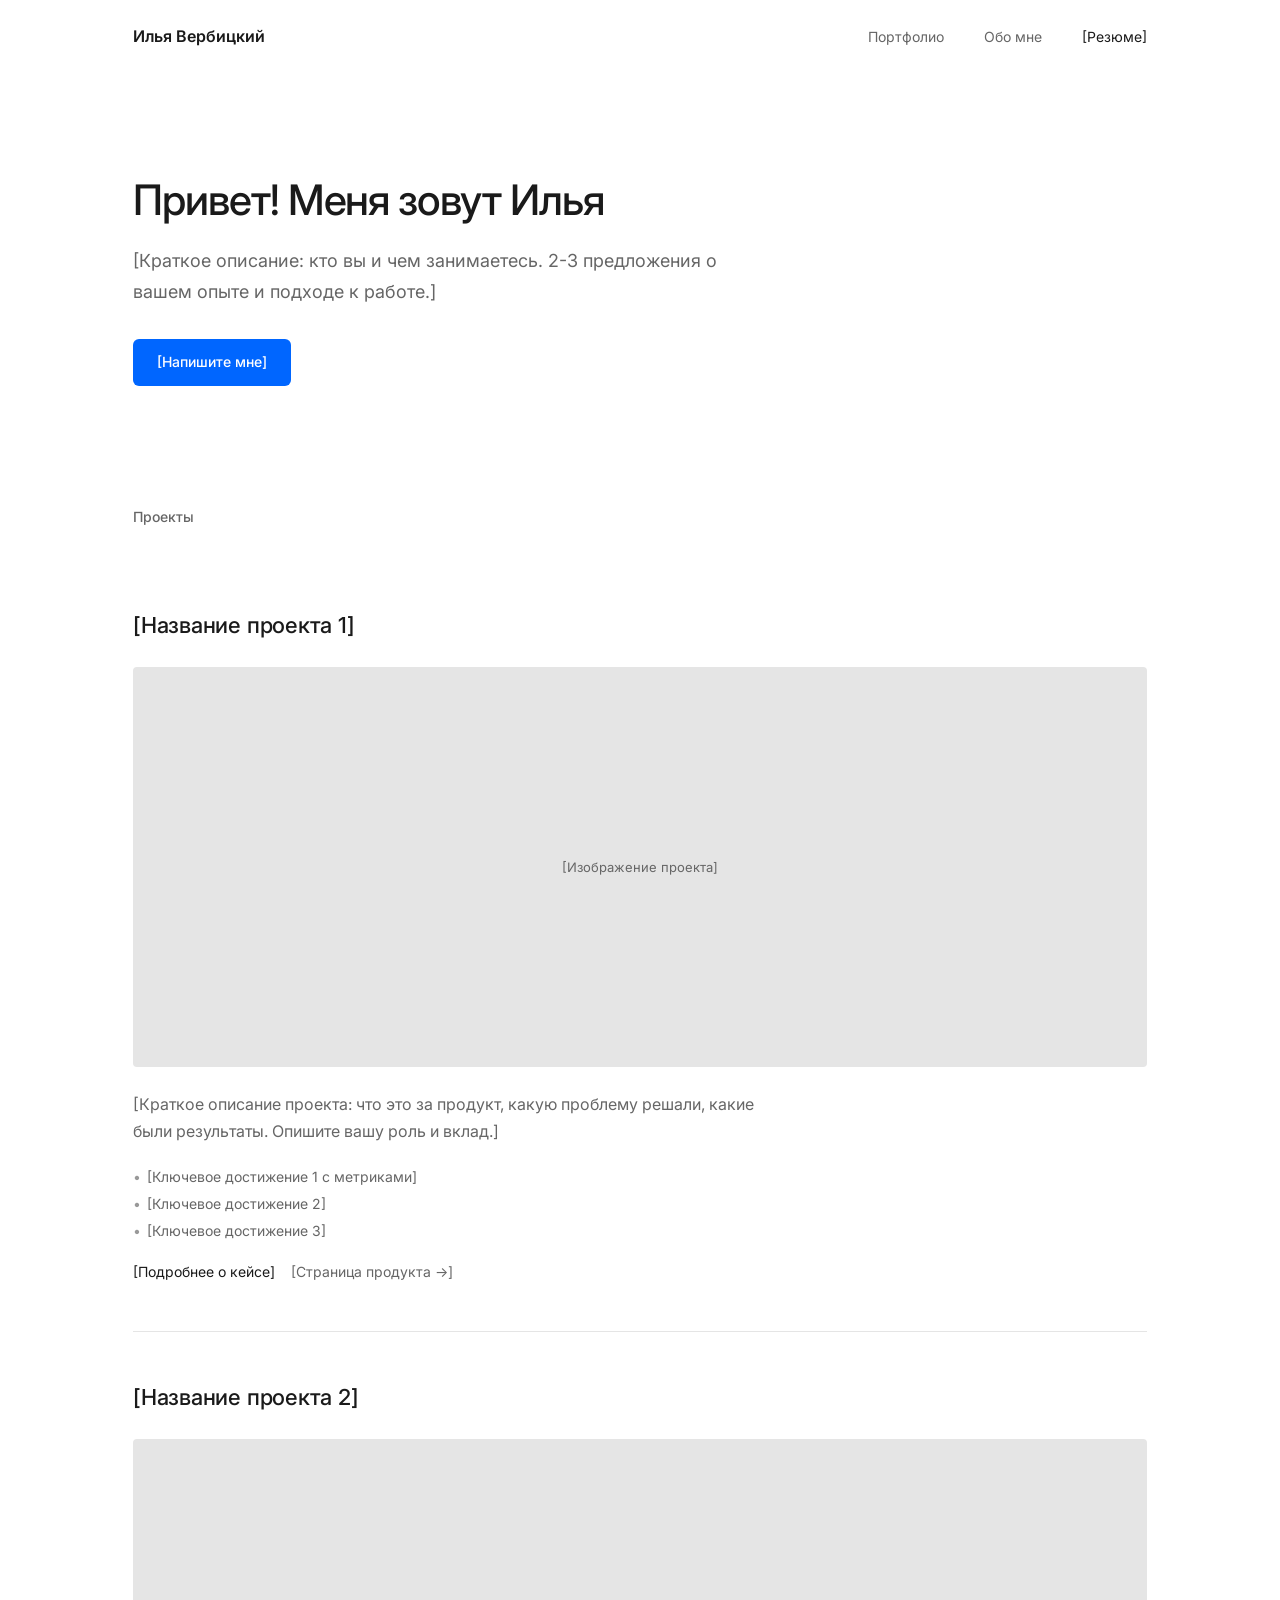
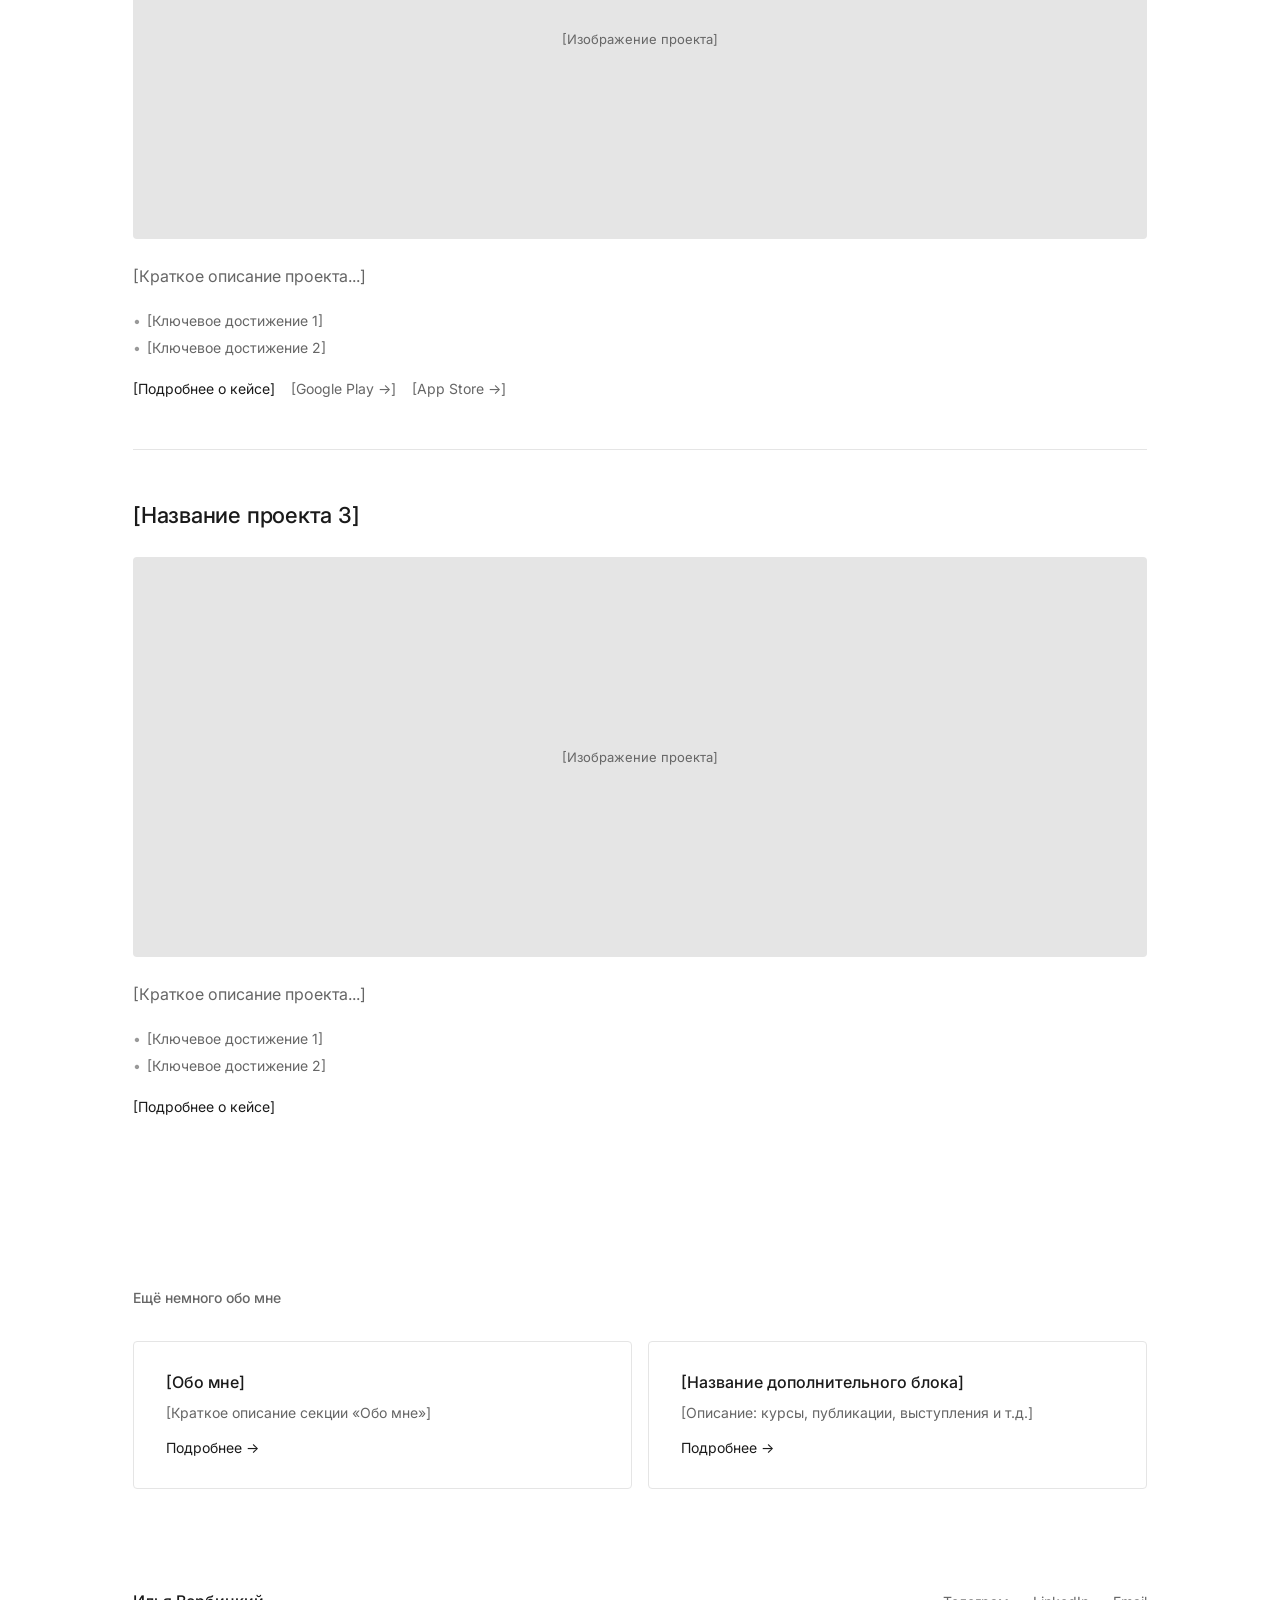
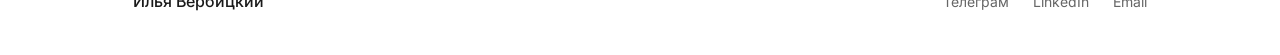
==== index.html @ 807584ad "Layout update: vertical project cards and matching reference styles" ====
<!DOCTYPE html>
<html lang="ru">
<head>
    <meta charset="UTF-8">
    <meta name="viewport" content="width=device-width, initial-scale=1.0">
    <title>Илья Вербицкий</title>
    <link rel="stylesheet" href="styles.css">
</head>
<body>
    <header class="header">
        <div class="container header__inner">
            <a href="/" class="logo">Илья Вербицкий</a>
            <nav class="nav">
                <a href="#projects" class="nav__link">Портфолио</a>
                <a href="#about" class="nav__link">Обо мне</a>
                <a href="#" class="nav__link nav__link--resume">[Резюме]</a>
            </nav>
        </div>
    </header>

    <main>
        <section class="hero">
            <div class="container">
                <h1 class="hero__title">Привет! Меня зовут Илья</h1>
                <p class="hero__subtitle">[Краткое описание: кто вы и чем занимаетесь. 2-3 предложения о вашем опыте и подходе к работе.]</p>
                <a href="[Ссылка на Telegram]" class="btn">[Напишите мне]</a>
            </div>
        </section>

        <section id="projects" class="projects">
            <div class="container">
                <h2 class="section-title">Проекты</h2>
                
                <article class="project">
                    <h3 class="project__title">[Название проекта 1]</h3>
                    <div class="project__image">[Изображение проекта]</div>
                    <div class="project__content">
                        <p class="project__description">[Краткое описание проекта: что это за продукт, какую проблему решали, какие были результаты. Опишите вашу роль и вклад.]</p>
                        <ul class="project__highlights">
                            <li>[Ключевое достижение 1 с метриками]</li>
                            <li>[Ключевое достижение 2]</li>
                            <li>[Ключевое достижение 3]</li>
                        </ul>
                        <div class="project__links">
                            <a href="#" class="project__link">[Подробнее о кейсе]</a>
                            <a href="#" class="project__link project__link--muted">[Страница продукта →]</a>
                        </div>
                    </div>
                </article>

                <article class="project">
                    <h3 class="project__title">[Название проекта 2]</h3>
                    <div class="project__image">[Изображение проекта]</div>
                    <div class="project__content">
                        <p class="project__description">[Краткое описание проекта...]</p>
                        <ul class="project__highlights">
                            <li>[Ключевое достижение 1]</li>
                            <li>[Ключевое достижение 2]</li>
                        </ul>
                        <div class="project__links">
                            <a href="#" class="project__link">[Подробнее о кейсе]</a>
                            <a href="#" class="project__link project__link--muted">[Google Play →]</a>
                            <a href="#" class="project__link project__link--muted">[App Store →]</a>
                        </div>
                    </div>
                </article>

                <article class="project">
                    <h3 class="project__title">[Название проекта 3]</h3>
                    <div class="project__image">[Изображение проекта]</div>
                    <div class="project__content">
                        <p class="project__description">[Краткое описание проекта...]</p>
                        <ul class="project__highlights">
                            <li>[Ключевое достижение 1]</li>
                            <li>[Ключевое достижение 2]</li>
                        </ul>
                        <div class="project__links">
                            <a href="#" class="project__link">[Подробнее о кейсе]</a>
                        </div>
                    </div>
                </article>
            </div>
        </section>

        <section id="about" class="about">
            <div class="container">
                <h2 class="section-title">Ещё немного обо мне</h2>
                <div class="about__cards">
                    <a href="#" class="about__card">
                        <h3>[Обо мне]</h3>
                        <p>[Краткое описание секции «Обо мне»]</p>
                        <span class="about__card-link">Подробнее →</span>
                    </a>
                    <a href="#" class="about__card">
                        <h3>[Название дополнительного блока]</h3>
                        <p>[Описание: курсы, публикации, выступления и т.д.]</p>
                        <span class="about__card-link">Подробнее →</span>
                    </a>
                </div>
            </div>
        </section>
    </main>

    <footer class="footer">
        <div class="container footer__inner">
            <p class="footer__name">Илья Вербицкий</p>
            <div class="footer__links">
                <a href="[Ссылка на Telegram]">Телеграм</a>
                <a href="[Ссылка на LinkedIn]">LinkedIn</a>
                <a href="mailto:[email@example.com]">Email</a>
            </div>
        </div>
    </footer>
</body>
</html>
---- styles.css ----
@import url('https://fonts.googleapis.com/css2?family=Inter:wght@400;500;600&display=swap');

* {
    margin: 0;
    padding: 0;
    box-sizing: border-box;
}

:root {
    --color-text: #1a1a1a;
    --color-text-secondary: #666;
    --color-text-tertiary: #999;
    --color-bg: #fff;
    --color-border: #e5e5e5;
    --color-accent: #0066ff;
    --font-sans: 'Inter', -apple-system, BlinkMacSystemFont, 'Segoe UI', sans-serif;
    --container-width: 1078px;
}

html {
    scroll-behavior: smooth;
}

body {
    font-family: var(--font-sans);
    font-size: 16px;
    line-height: 1.6;
    color: var(--color-text);
    background: var(--color-bg);
    -webkit-font-smoothing: antialiased;
    -moz-osx-font-smoothing: grayscale;
}

a {
    color: inherit;
    text-decoration: none;
}

.container {
    max-width: var(--container-width);
    margin: 0 auto;
    padding: 0 32px;
}

.container--narrow {
    max-width: 640px;
}

/* Header */
.header {
    padding: 24px 0;
}

.header__inner {
    display: flex;
    justify-content: space-between;
    align-items: center;
}

.logo {
    font-weight: 600;
    font-size: 16px;
    color: var(--color-text);
}

.nav {
    display: flex;
    gap: 40px;
}

.nav__link {
    font-size: 14px;
    color: var(--color-text-secondary);
    transition: color 0.2s;
}

.nav__link:hover {
    color: var(--color-text);
}

.nav__link--resume {
    color: var(--color-text);
}

/* Hero */
.hero {
    padding: 100px 0 60px;
}

.hero__title {
    font-size: 42px;
    font-weight: 500;
    line-height: 1.25;
    margin-bottom: 20px;
    letter-spacing: -0.025em;
}

.hero__subtitle {
    font-size: 18px;
    color: var(--color-text-secondary);
    max-width: 640px;
    margin-bottom: 32px;
    line-height: 1.7;
    font-weight: 400;
}

.btn {
    display: inline-block;
    padding: 12px 24px;
    background: var(--color-accent);
    color: #fff;
    font-size: 14px;
    font-weight: 500;
    border-radius: 6px;
    transition: opacity 0.2s;
}

.btn:hover {
    opacity: 0.85;
}

/* Projects */
.projects {
    padding: 60px 0;
}

.section-title {
    font-size: 14px;
    font-weight: 500;
    color: var(--color-text-secondary);
    margin-bottom: 32px;
}

.project {
    padding: 48px 0;
    border-bottom: 1px solid var(--color-border);
}

.project:last-child {
    border-bottom: none;
}

.project__title {
    font-size: 22px;
    font-weight: 500;
    margin-bottom: 24px;
    letter-spacing: -0.01em;
}

.project__image {
    background: var(--color-border);
    border-radius: 4px;
    min-height: 400px;
    display: flex;
    align-items: center;
    justify-content: center;
    color: var(--color-text-secondary);
    font-size: 13px;
    margin-bottom: 24px;
}

.project__content {
    max-width: 640px;
}

.project__description {
    color: var(--color-text-secondary);
    margin-bottom: 20px;
    line-height: 1.7;
}

.project__highlights {
    list-style: none;
    margin-bottom: 20px;
}

.project__highlights li {
    position: relative;
    padding-left: 14px;
    margin-bottom: 6px;
    font-size: 14px;
    color: var(--color-text-secondary);
    line-height: 1.5;
}

.project__highlights li::before {
    content: '•';
    position: absolute;
    left: 0;
    color: var(--color-text-tertiary);
}

.project__links {
    display: flex;
    flex-wrap: wrap;
    gap: 16px;
    font-size: 14px;
}

.project__link {
    color: var(--color-text);
}

.project__link--muted {
    color: var(--color-text-secondary);
}

.project__link:hover {
    opacity: 0.6;
}

/* About */
.about {
    padding: 60px 0;
}

.about__cards {
    display: grid;
    grid-template-columns: 1fr 1fr;
    gap: 16px;
}

.about__card {
    padding: 28px 32px;
    border: 1px solid var(--color-border);
    border-radius: 4px;
    transition: border-color 0.2s;
}

.about__card:hover {
    border-color: var(--color-text-secondary);
}

.about__card h3 {
    font-size: 16px;
    font-weight: 500;
    margin-bottom: 6px;
}

.about__card p {
    font-size: 14px;
    color: var(--color-text-secondary);
    margin-bottom: 12px;
    line-height: 1.5;
}

.about__card-link {
    font-size: 14px;
    color: var(--color-text);
}

.about__card-link:hover {
    opacity: 0.6;
}

/* Footer */
.footer {
    padding: 40px 0;
}

.footer__inner {
    display: flex;
    justify-content: space-between;
    align-items: center;
}

.footer__name {
    font-weight: 500;
    font-size: 16px;
}

.footer__links {
    display: flex;
    gap: 24px;
}

.footer__links a {
    font-size: 14px;
    color: var(--color-text-secondary);
    transition: color 0.2s;
}

.footer__links a:hover {
    color: var(--color-text);
}

/* Mobile */
@media (max-width: 768px) {
    .container {
        padding: 0 20px;
    }

    .nav {
        gap: 20px;
    }

    .nav__link {
        font-size: 13px;
    }

    .hero {
        padding: 60px 0 40px;
    }

    .hero__title {
        font-size: 28px;
    }

    .hero__subtitle {
        font-size: 16px;
    }

    .project {
        padding: 32px 0;
    }

    .project__image {
        min-height: 240px;
    }

    .project__title {
        font-size: 20px;
    }

    .about__cards {
        grid-template-columns: 1fr;
    }

    .about__card {
        padding: 24px;
    }

    .footer__inner {
        flex-direction: column;
        gap: 24px;
        text-align: center;
    }

    .footer__links {
        gap: 20px;
    }
}
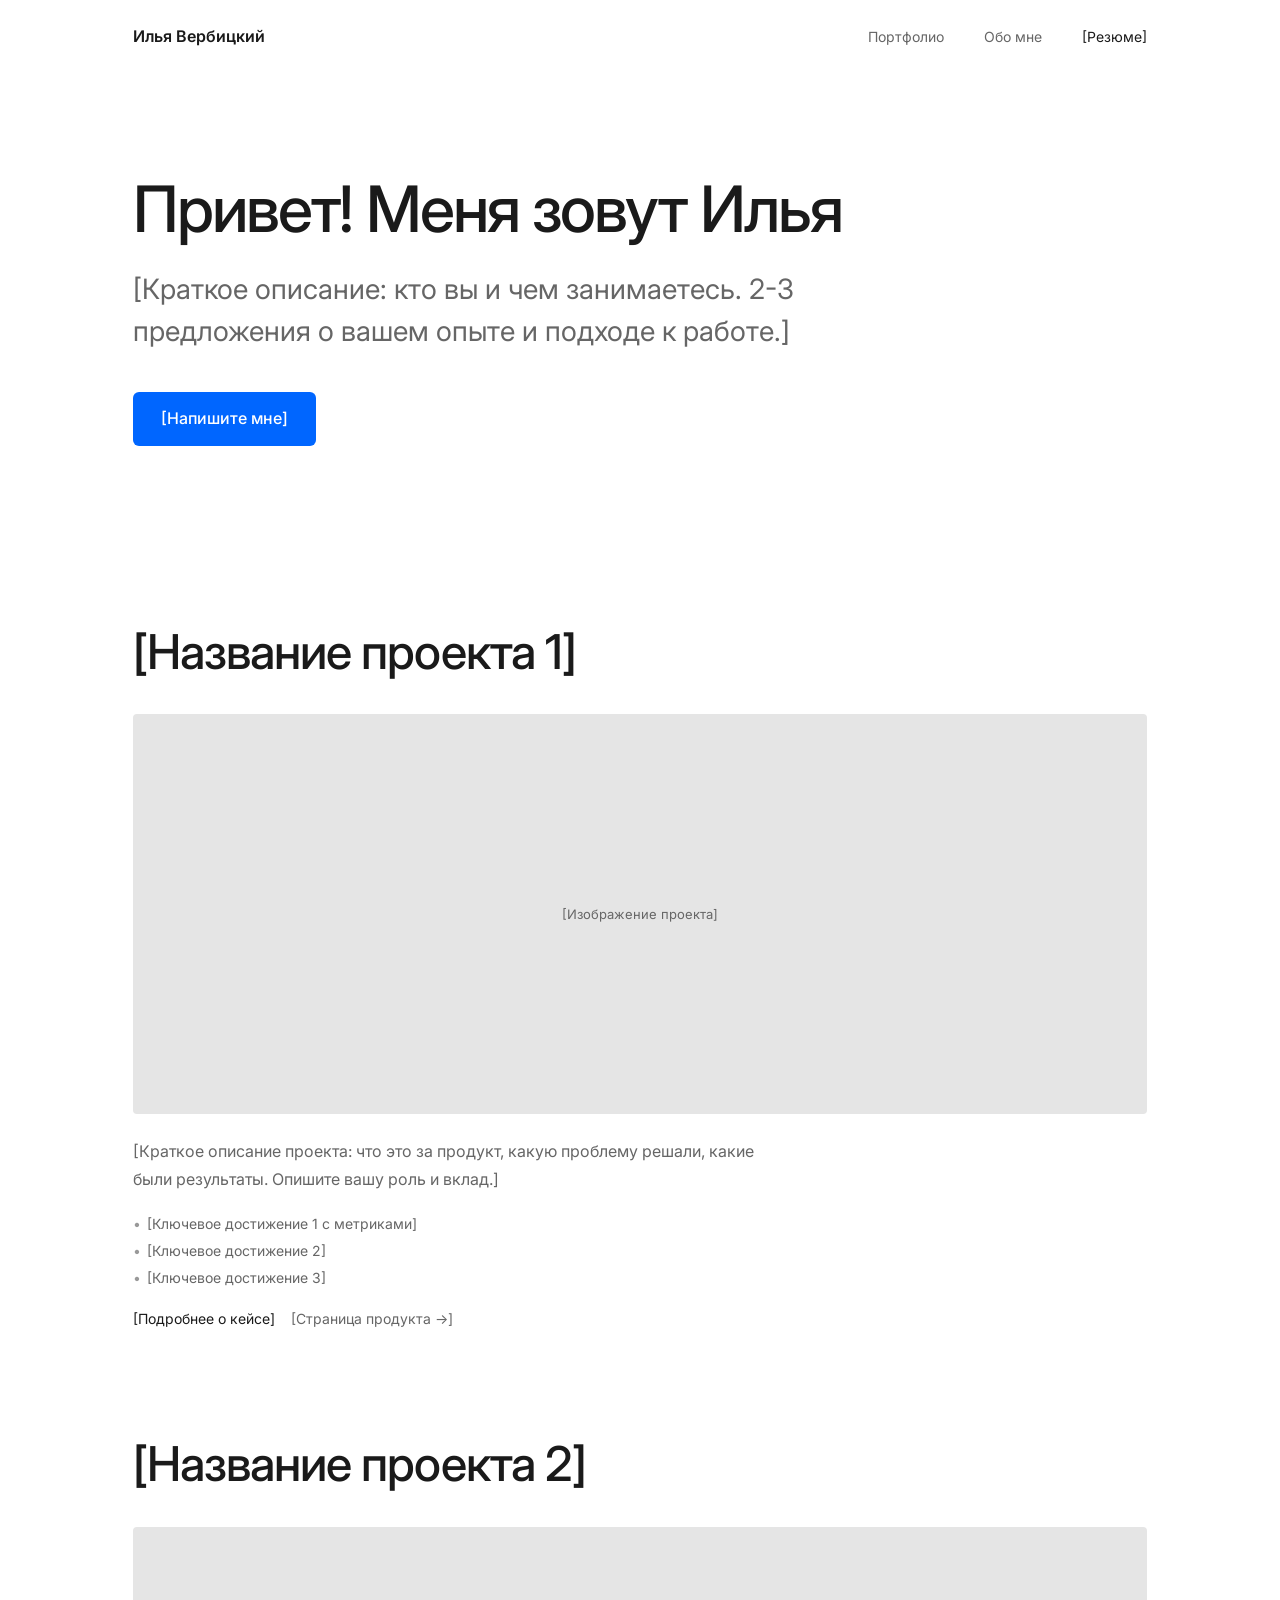
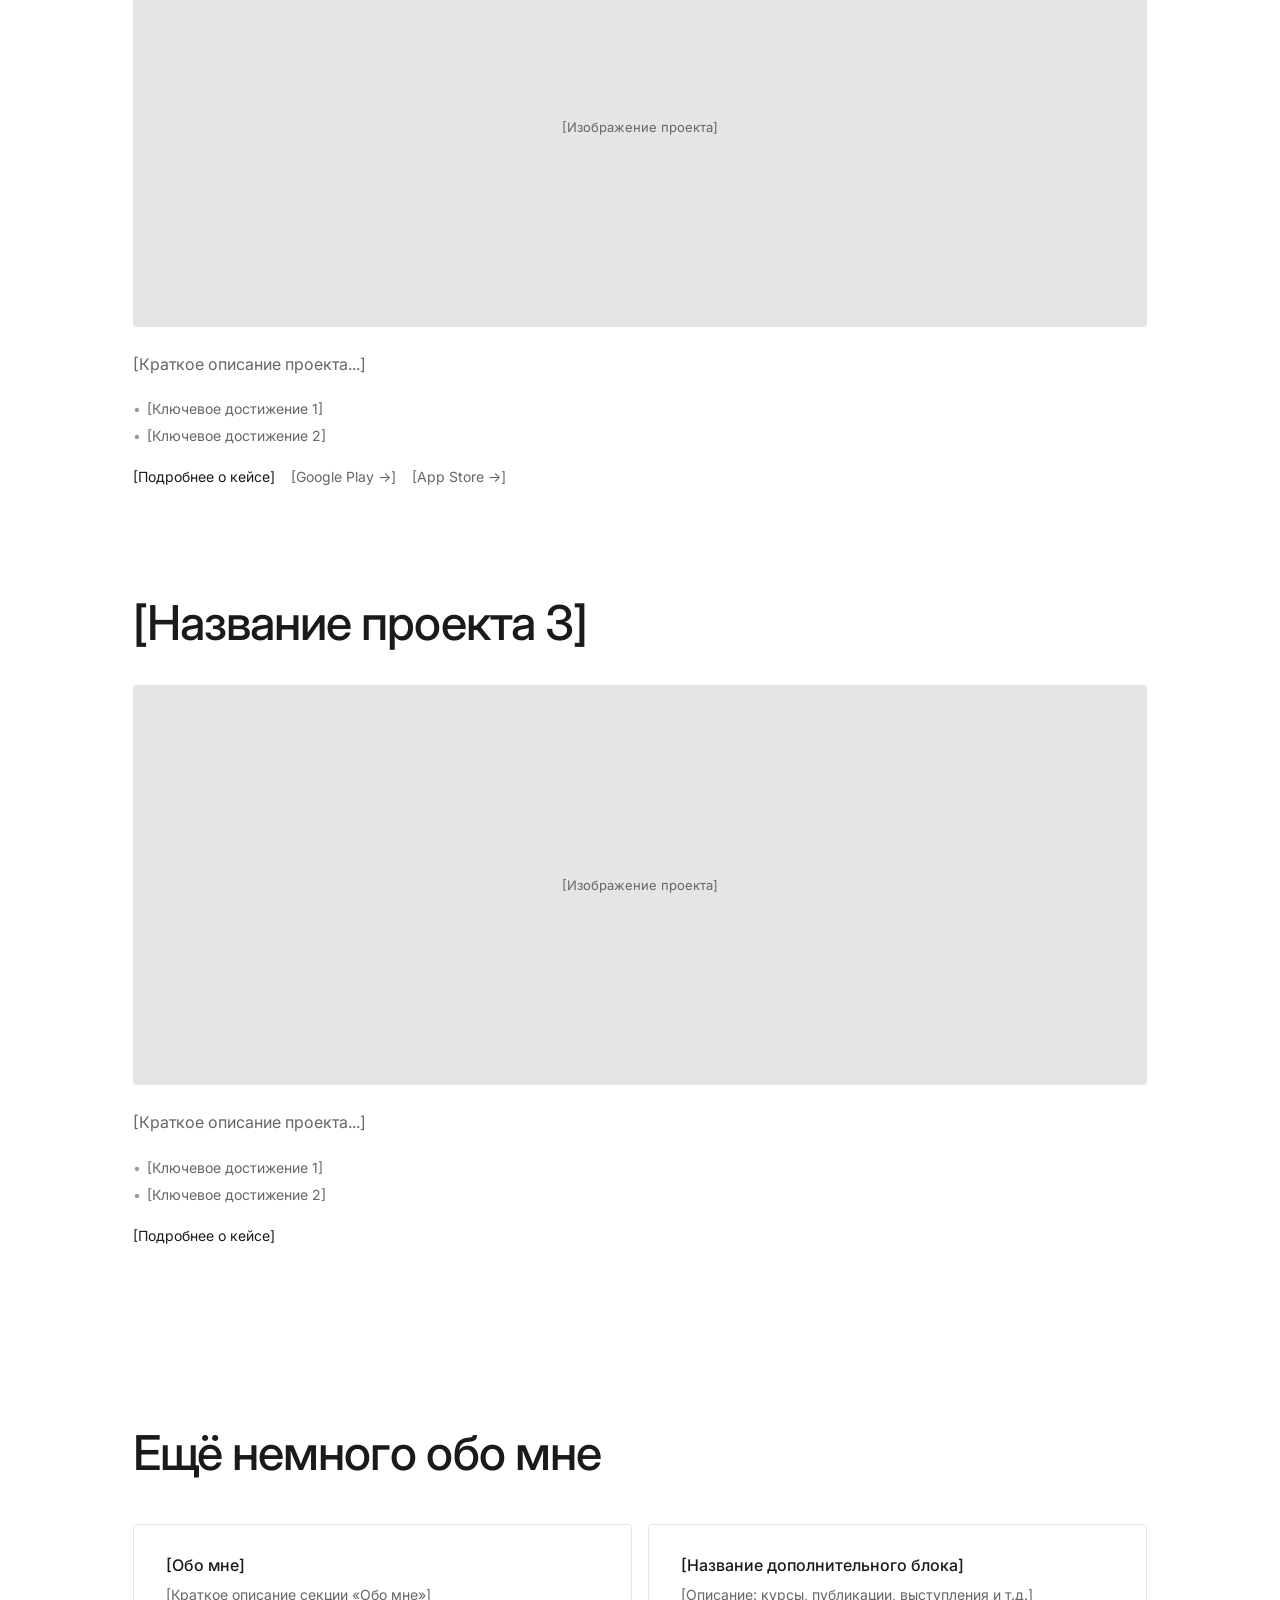
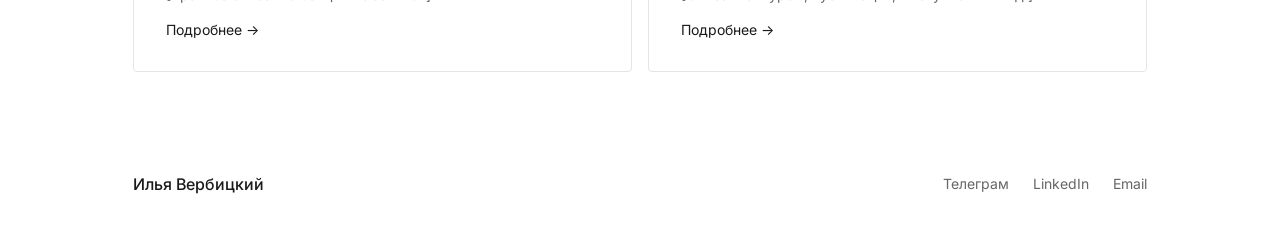
==== commit 4600890e: "Add project detail pages with navigation and Telegram link" ====
--- a/index.html
+++ b/index.html
@@ -29,8 +29,6 @@
 
         <section id="projects" class="projects">
             <div class="container">
-                <h2 class="section-title">Проекты</h2>
-                
                 <article class="project">
                     <h3 class="project__title">[Название проекта 1]</h3>
                     <div class="project__image">[Изображение проекта]</div>
@@ -42,7 +40,7 @@
                             <li>[Ключевое достижение 3]</li>
                         </ul>
                         <div class="project__links">
-                            <a href="#" class="project__link">[Подробнее о кейсе]</a>
+                            <a href="project-1.html" class="project__link">[Подробнее о кейсе]</a>
                             <a href="#" class="project__link project__link--muted">[Страница продукта →]</a>
                         </div>
                     </div>
@@ -58,7 +56,7 @@
                             <li>[Ключевое достижение 2]</li>
                         </ul>
                         <div class="project__links">
-                            <a href="#" class="project__link">[Подробнее о кейсе]</a>
+                            <a href="project-2.html" class="project__link">[Подробнее о кейсе]</a>
                             <a href="#" class="project__link project__link--muted">[Google Play →]</a>
                             <a href="#" class="project__link project__link--muted">[App Store →]</a>
                         </div>
@@ -75,7 +73,7 @@
                             <li>[Ключевое достижение 2]</li>
                         </ul>
                         <div class="project__links">
-                            <a href="#" class="project__link">[Подробнее о кейсе]</a>
+                            <a href="project-3.html" class="project__link">[Подробнее о кейсе]</a>
                         </div>
                     </div>
                 </article>
@@ -84,7 +82,7 @@
 
         <section id="about" class="about">
             <div class="container">
-                <h2 class="section-title">Ещё немного обо мне</h2>
+                <h2 class="section-title about__title">Ещё немного обо мне</h2>
                 <div class="about__cards">
                     <a href="#" class="about__card">
                         <h3>[Обо мне]</h3>
@@ -105,7 +103,7 @@
         <div class="container footer__inner">
             <p class="footer__name">Илья Вербицкий</p>
             <div class="footer__links">
-                <a href="[Ссылка на Telegram]">Телеграм</a>
+                <a href="https://t.me/gold_yaroboy">Телеграм</a>
                 <a href="[Ссылка на LinkedIn]">LinkedIn</a>
                 <a href="mailto:[email@example.com]">Email</a>
             </div>
--- a/styles.css
+++ b/styles.css
@@ -88,28 +88,28 @@
 }
 
 .hero__title {
-    font-size: 42px;
-    font-weight: 500;
-    line-height: 1.25;
-    margin-bottom: 20px;
-    letter-spacing: -0.025em;
+    font-size: 64px;
+    font-weight: 500;
+    line-height: 1.1;
+    margin-bottom: 24px;
+    letter-spacing: -0.03em;
 }
 
 .hero__subtitle {
-    font-size: 18px;
-    color: var(--color-text-secondary);
-    max-width: 640px;
-    margin-bottom: 32px;
-    line-height: 1.7;
+    font-size: 28px;
+    color: var(--color-text-secondary);
+    max-width: 800px;
+    margin-bottom: 40px;
+    line-height: 1.5;
     font-weight: 400;
 }
 
 .btn {
     display: inline-block;
-    padding: 12px 24px;
+    padding: 14px 28px;
     background: var(--color-accent);
     color: #fff;
-    font-size: 14px;
+    font-size: 16px;
     font-weight: 500;
     border-radius: 6px;
     transition: opacity 0.2s;
@@ -124,27 +124,15 @@
     padding: 60px 0;
 }
 
-.section-title {
-    font-size: 14px;
-    font-weight: 500;
-    color: var(--color-text-secondary);
-    margin-bottom: 32px;
-}
-
 .project {
     padding: 48px 0;
-    border-bottom: 1px solid var(--color-border);
-}
-
-.project:last-child {
-    border-bottom: none;
 }
 
 .project__title {
-    font-size: 22px;
+    font-size: 48px;
     font-weight: 500;
     margin-bottom: 24px;
-    letter-spacing: -0.01em;
+    letter-spacing: -0.02em;
 }
 
 .project__image {
@@ -214,6 +202,14 @@
     padding: 60px 0;
 }
 
+.about__title {
+    font-size: 48px;
+    font-weight: 500;
+    margin-bottom: 32px;
+    letter-spacing: -0.02em;
+    color: var(--color-text);
+}
+
 .about__cards {
     display: grid;
     grid-template-columns: 1fr 1fr;
@@ -284,6 +280,165 @@
     color: var(--color-text);
 }
 
+/* Project Detail */
+.project-hero {
+    padding: 48px 0 60px;
+}
+
+.project-hero__nav {
+    display: flex;
+    justify-content: space-between;
+    align-items: center;
+    margin-bottom: 32px;
+}
+
+.project-hero__back,
+.project-hero__next {
+    font-size: 14px;
+    color: var(--color-text-secondary);
+    transition: color 0.2s;
+}
+
+.project-hero__back:hover,
+.project-hero__next:hover {
+    color: var(--color-text);
+}
+
+.project-hero__title {
+    font-size: 56px;
+    font-weight: 500;
+    line-height: 1.1;
+    margin-bottom: 20px;
+    letter-spacing: -0.02em;
+}
+
+.project-hero__subtitle {
+    font-size: 22px;
+    color: var(--color-text-secondary);
+    max-width: 640px;
+    margin-bottom: 40px;
+    line-height: 1.5;
+}
+
+.project-hero__meta {
+    display: flex;
+    gap: 48px;
+    flex-wrap: wrap;
+}
+
+.project-hero__meta-item {
+    display: flex;
+    flex-direction: column;
+    gap: 4px;
+}
+
+.project-hero__meta-label {
+    font-size: 12px;
+    text-transform: uppercase;
+    letter-spacing: 0.05em;
+    color: var(--color-text-tertiary);
+}
+
+.project-hero__meta-value {
+    font-size: 14px;
+    color: var(--color-text);
+}
+
+.project-cover {
+    padding: 0 0 60px;
+}
+
+.project-cover__image {
+    background: var(--color-border);
+    border-radius: 4px;
+    min-height: 480px;
+    display: flex;
+    align-items: center;
+    justify-content: center;
+    color: var(--color-text-secondary);
+    font-size: 13px;
+}
+
+.project-content {
+    padding: 40px 0 60px;
+    border-top: 1px solid var(--color-border);
+}
+
+.project-content h2 {
+    font-size: 14px;
+    font-weight: 500;
+    text-transform: uppercase;
+    letter-spacing: 0.05em;
+    color: var(--color-text-tertiary);
+    margin-bottom: 12px;
+    margin-top: 40px;
+}
+
+.project-content h2:first-child {
+    margin-top: 0;
+}
+
+.project-content p {
+    font-size: 16px;
+    line-height: 1.7;
+    color: var(--color-text-secondary);
+    margin-bottom: 16px;
+}
+
+.project-content ul {
+    list-style: none;
+}
+
+.project-content ul li {
+    position: relative;
+    padding-left: 16px;
+    margin-bottom: 8px;
+    font-size: 16px;
+    color: var(--color-text-secondary);
+}
+
+.project-content ul li::before {
+    content: '•';
+    position: absolute;
+    left: 0;
+}
+
+.project-screens {
+    padding: 60px 0;
+    border-top: 1px solid var(--color-border);
+}
+
+.project-screens h2 {
+    font-size: 14px;
+    font-weight: 500;
+    text-transform: uppercase;
+    letter-spacing: 0.05em;
+    color: var(--color-text-tertiary);
+    margin-bottom: 32px;
+}
+
+.project-screens__grid {
+    display: grid;
+    grid-template-columns: repeat(2, 1fr);
+    gap: 24px;
+}
+
+.project-screens__item {
+    background: var(--color-border);
+    border-radius: 4px;
+    min-height: 320px;
+    display: flex;
+    align-items: center;
+    justify-content: center;
+    color: var(--color-text-secondary);
+    font-size: 13px;
+}
+
+.project-nav {
+    padding: 60px 0;
+    border-top: 1px solid var(--color-border);
+}
+
 /* Mobile */
 @media (max-width: 768px) {
     .container {
@@ -303,10 +458,14 @@
     }
 
     .hero__title {
-        font-size: 28px;
+        font-size: 36px;
     }
 
     .hero__subtitle {
+        font-size: 20px;
+    }
+
+    .btn {
         font-size: 16px;
     }
 
@@ -319,7 +478,11 @@
     }
 
     .project__title {
-        font-size: 20px;
+        font-size: 32px;
+    }
+
+    .about__title {
+        font-size: 32px;
     }
 
     .about__cards {
@@ -339,4 +502,38 @@
     .footer__links {
         gap: 20px;
     }
-}
+
+    .project-hero {
+        padding: 32px 0 40px;
+    }
+
+    .project-hero__nav {
+        flex-direction: column;
+        align-items: flex-start;
+        gap: 8px;
+    }
+
+    .project-hero__title {
+        font-size: 36px;
+    }
+
+    .project-hero__subtitle {
+        font-size: 18px;
+    }
+
+    .project-hero__meta {
+        gap: 24px;
+    }
+
+    .project-cover__image {
+        min-height: 240px;
+    }
+
+    .project-screens__grid {
+        grid-template-columns: 1fr;
+    }
+
+    .project-screens__item {
+        min-height: 240px;
+    }
+}
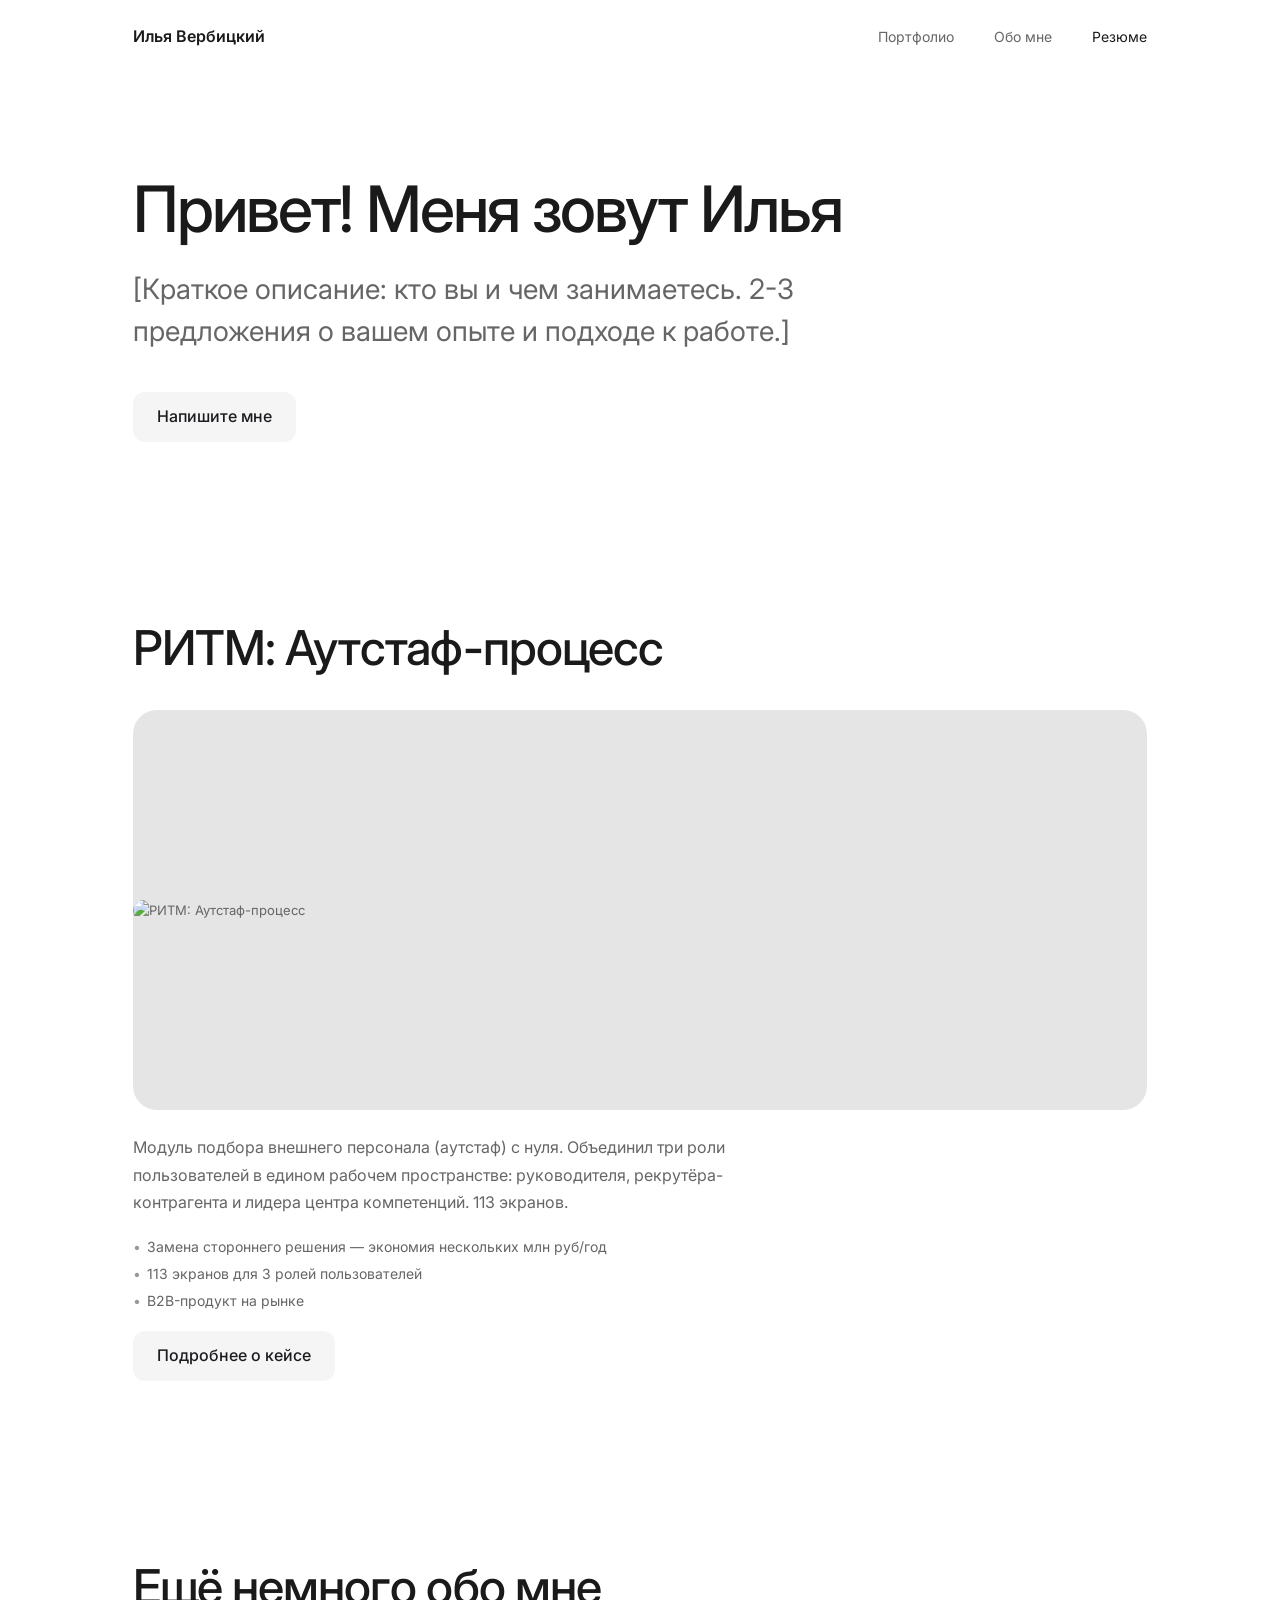
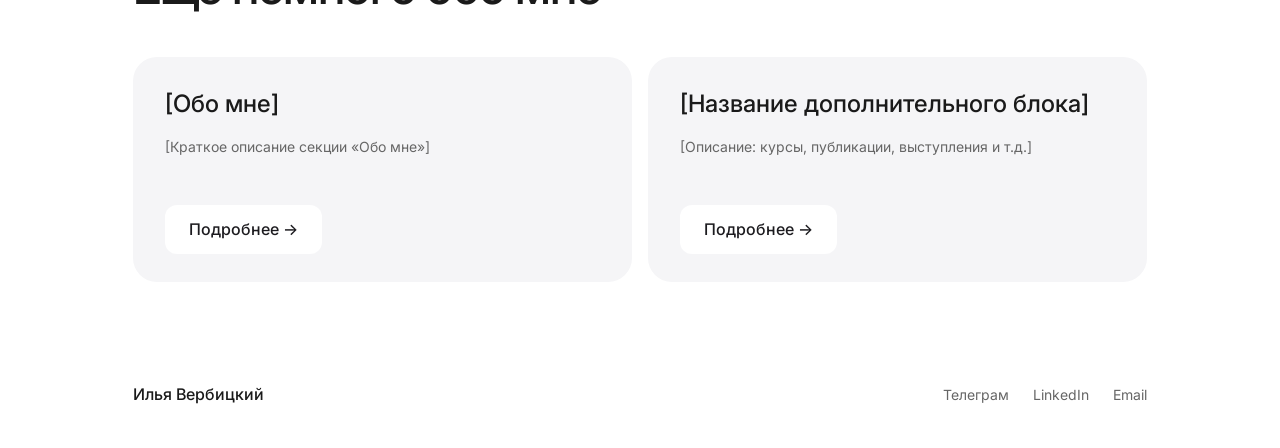
==== commit 8229097b: "Temporarily hide projects 2 and 3, to be added later" ====
--- a/index.html
+++ b/index.html
@@ -13,7 +13,7 @@
             <nav class="nav">
                 <a href="#projects" class="nav__link">Портфолио</a>
                 <a href="#about" class="nav__link">Обо мне</a>
-                <a href="#" class="nav__link nav__link--resume">[Резюме]</a>
+                <a href="#" class="nav__link nav__link--resume">Резюме</a>
             </nav>
         </div>
     </header>
@@ -23,57 +23,24 @@
             <div class="container">
                 <h1 class="hero__title">Привет! Меня зовут Илья</h1>
                 <p class="hero__subtitle">[Краткое описание: кто вы и чем занимаетесь. 2-3 предложения о вашем опыте и подходе к работе.]</p>
-                <a href="[Ссылка на Telegram]" class="btn">[Напишите мне]</a>
+                <a href="https://t.me/gold_yaroboy" class="btn">Напишите мне</a>
             </div>
         </section>
 
         <section id="projects" class="projects">
             <div class="container">
                 <article class="project">
-                    <h3 class="project__title">[Название проекта 1]</h3>
-                    <div class="project__image">[Изображение проекта]</div>
+                    <h3 class="project__title">РИТМ: Аутстаф-процесс</h3>
+                    <div class="project__image"><img src="https://raw.githubusercontent.com/gold-yaroboy/gold-yaroboy.github.io/main/images/%D0%9E%D0%B1%D0%BB%D0%BE%D0%B6%D0%BA%D0%B01.png" alt="РИТМ: Аутстаф-процесс"></div>
                     <div class="project__content">
-                        <p class="project__description">[Краткое описание проекта: что это за продукт, какую проблему решали, какие были результаты. Опишите вашу роль и вклад.]</p>
+                        <p class="project__description">Модуль подбора внешнего персонала (аутстаф) с нуля. Объединил три роли пользователей в едином рабочем пространстве: руководителя, рекрутёра-контрагента и лидера центра компетенций. 113 экранов.</p>
                         <ul class="project__highlights">
-                            <li>[Ключевое достижение 1 с метриками]</li>
-                            <li>[Ключевое достижение 2]</li>
-                            <li>[Ключевое достижение 3]</li>
+                            <li>Замена стороннего решения — экономия нескольких млн руб/год</li>
+                            <li>113 экранов для 3 ролей пользователей</li>
+                            <li>B2B-продукт на рынке</li>
                         </ul>
                         <div class="project__links">
-                            <a href="project-1.html" class="project__link">[Подробнее о кейсе]</a>
-                            <a href="#" class="project__link project__link--muted">[Страница продукта →]</a>
-                        </div>
-                    </div>
-                </article>
-
-                <article class="project">
-                    <h3 class="project__title">[Название проекта 2]</h3>
-                    <div class="project__image">[Изображение проекта]</div>
-                    <div class="project__content">
-                        <p class="project__description">[Краткое описание проекта...]</p>
-                        <ul class="project__highlights">
-                            <li>[Ключевое достижение 1]</li>
-                            <li>[Ключевое достижение 2]</li>
-                        </ul>
-                        <div class="project__links">
-                            <a href="project-2.html" class="project__link">[Подробнее о кейсе]</a>
-                            <a href="#" class="project__link project__link--muted">[Google Play →]</a>
-                            <a href="#" class="project__link project__link--muted">[App Store →]</a>
-                        </div>
-                    </div>
-                </article>
-
-                <article class="project">
-                    <h3 class="project__title">[Название проекта 3]</h3>
-                    <div class="project__image">[Изображение проекта]</div>
-                    <div class="project__content">
-                        <p class="project__description">[Краткое описание проекта...]</p>
-                        <ul class="project__highlights">
-                            <li>[Ключевое достижение 1]</li>
-                            <li>[Ключевое достижение 2]</li>
-                        </ul>
-                        <div class="project__links">
-                            <a href="project-3.html" class="project__link">[Подробнее о кейсе]</a>
+                            <a href="project-1.html" class="project__link">Подробнее о кейсе</a>
                         </div>
                     </div>
                 </article>
--- a/styles.css
+++ b/styles.css
@@ -106,17 +106,17 @@
 
 .btn {
     display: inline-block;
-    padding: 14px 28px;
-    background: var(--color-accent);
-    color: #fff;
-    font-size: 16px;
-    font-weight: 500;
-    border-radius: 6px;
+    padding: 12px 24px;
+    background: #F5F5F5;
+    color: #1C1B1F;
+    font-size: 16px;
+    font-weight: 500;
+    border-radius: 12px;
     transition: opacity 0.2s;
 }
 
 .btn:hover {
-    opacity: 0.85;
+    opacity: 0.7;
 }
 
 /* Projects */
@@ -137,7 +137,7 @@
 
 .project__image {
     background: var(--color-border);
-    border-radius: 4px;
+    border-radius: 24px;
     min-height: 400px;
     display: flex;
     align-items: center;
@@ -145,6 +145,14 @@
     color: var(--color-text-secondary);
     font-size: 13px;
     margin-bottom: 24px;
+    overflow: hidden;
+}
+
+.project__image img {
+    width: 100%;
+    height: auto;
+    display: block;
+    border-radius: 24px;
 }
 
 .project__content {
@@ -181,20 +189,27 @@
 .project__links {
     display: flex;
     flex-wrap: wrap;
-    gap: 16px;
-    font-size: 14px;
+    gap: 12px;
+    font-size: 16px;
 }
 
 .project__link {
-    color: var(--color-text);
+    display: inline-block;
+    padding: 12px 24px;
+    background: #F5F5F5;
+    color: #1C1B1F;
+    font-size: 16px;
+    font-weight: 500;
+    border-radius: 12px;
+    transition: opacity 0.2s;
+}
+
+.project__link:hover {
+    opacity: 0.7;
 }
 
 .project__link--muted {
-    color: var(--color-text-secondary);
-}
-
-.project__link:hover {
-    opacity: 0.6;
+    color: #1C1B1F;
 }
 
 /* About */
@@ -218,35 +233,40 @@
 
 .about__card {
     padding: 28px 32px;
-    border: 1px solid var(--color-border);
-    border-radius: 4px;
-    transition: border-color 0.2s;
+    background: #F5F5F7;
+    border-radius: 24px;
+    transition: opacity 0.2s;
 }
 
 .about__card:hover {
-    border-color: var(--color-text-secondary);
+    opacity: 0.85;
 }
 
 .about__card h3 {
-    font-size: 16px;
-    font-weight: 500;
-    margin-bottom: 6px;
+    font-size: 24px;
+    font-weight: 500;
+    margin-bottom: 12px;
 }
 
 .about__card p {
     font-size: 14px;
     color: var(--color-text-secondary);
-    margin-bottom: 12px;
+    margin-bottom: 48px;
     line-height: 1.5;
 }
 
 .about__card-link {
-    font-size: 14px;
-    color: var(--color-text);
+    display: inline-block;
+    padding: 12px 24px;
+    background: #FFFFFF;
+    color: #1C1B1F;
+    font-size: 16px;
+    font-weight: 500;
+    border-radius: 12px;
 }
 
 .about__card-link:hover {
-    opacity: 0.6;
+    opacity: 0.7;
 }
 
 /* Footer */
@@ -294,14 +314,19 @@
 
 .project-hero__back,
 .project-hero__next {
-    font-size: 14px;
-    color: var(--color-text-secondary);
-    transition: color 0.2s;
+    display: inline-block;
+    padding: 12px 24px;
+    background: #F5F5F5;
+    color: #1C1B1F;
+    font-size: 16px;
+    font-weight: 500;
+    border-radius: 12px;
+    transition: opacity 0.2s;
 }
 
 .project-hero__back:hover,
 .project-hero__next:hover {
-    color: var(--color-text);
+    opacity: 0.7;
 }
 
 .project-hero__title {
@@ -350,13 +375,21 @@
 
 .project-cover__image {
     background: var(--color-border);
-    border-radius: 4px;
+    border-radius: 24px;
     min-height: 480px;
     display: flex;
     align-items: center;
     justify-content: center;
     color: var(--color-text-secondary);
     font-size: 13px;
+    width: 100%;
+}
+
+.project-cover__image img {
+    width: 100%;
+    height: auto;
+    display: block;
+    border-radius: 24px;
 }
 
 .project-content {
@@ -418,21 +451,30 @@
 }
 
 .project-screens__grid {
-    display: grid;
-    grid-template-columns: repeat(2, 1fr);
-    gap: 24px;
+    display: flex;
+    flex-direction: column;
+    gap: 80px;
 }
 
 .project-screens__item {
-    background: var(--color-border);
-    border-radius: 4px;
-    min-height: 320px;
-    display: flex;
-    align-items: center;
-    justify-content: center;
-    color: var(--color-text-secondary);
+    width: 100%;
+}
+
+.project-screens__item img {
+    width: 100%;
+    height: auto;
+    display: block;
+    border-radius: 24px;
+}
+
+.project-screens__item-label {
     font-size: 13px;
-}
+    color: var(--color-text-tertiary);
+    margin-top: 12px;
+    text-align: center;
+}
+
+
 
 .project-nav {
     padding: 60px 0;
@@ -530,10 +572,6 @@
     }
 
     .project-screens__grid {
-        grid-template-columns: 1fr;
-    }
-
-    .project-screens__item {
-        min-height: 240px;
-    }
-}
+        flex-direction: column;
+    }
+}
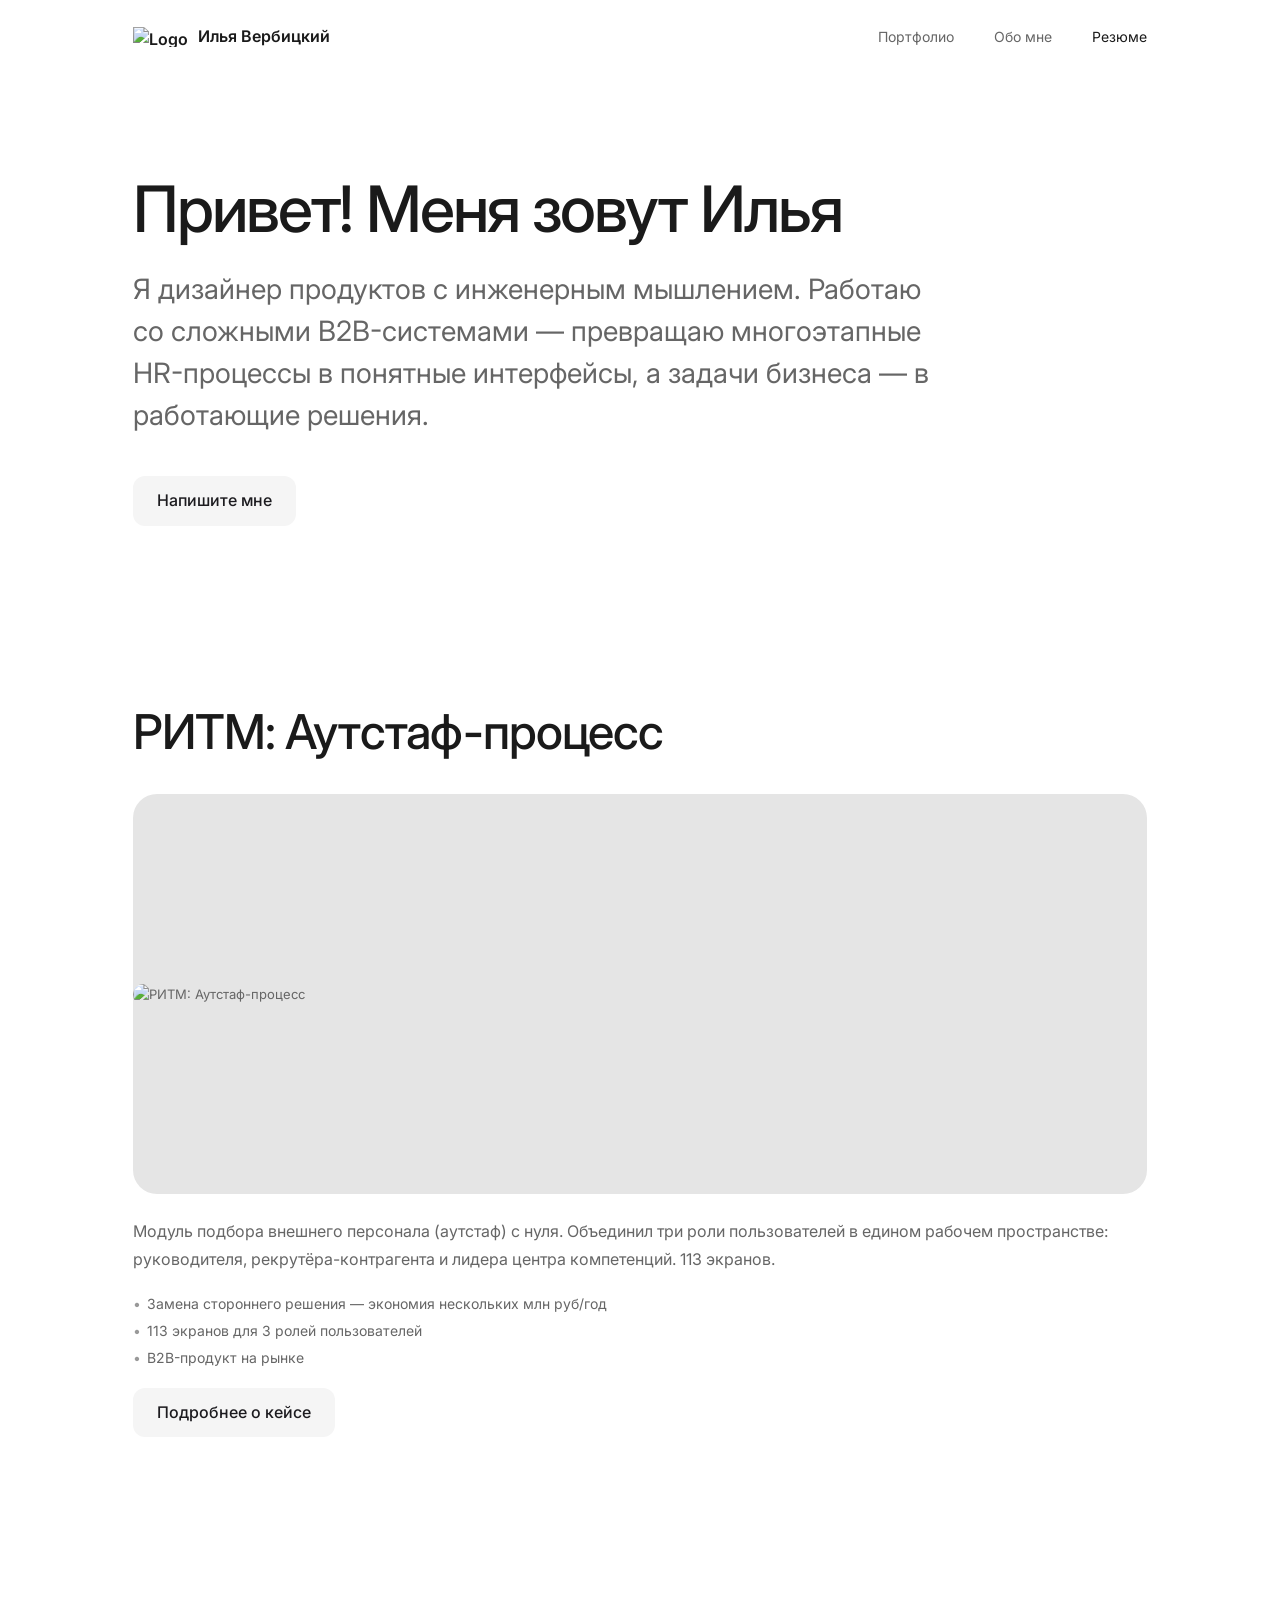
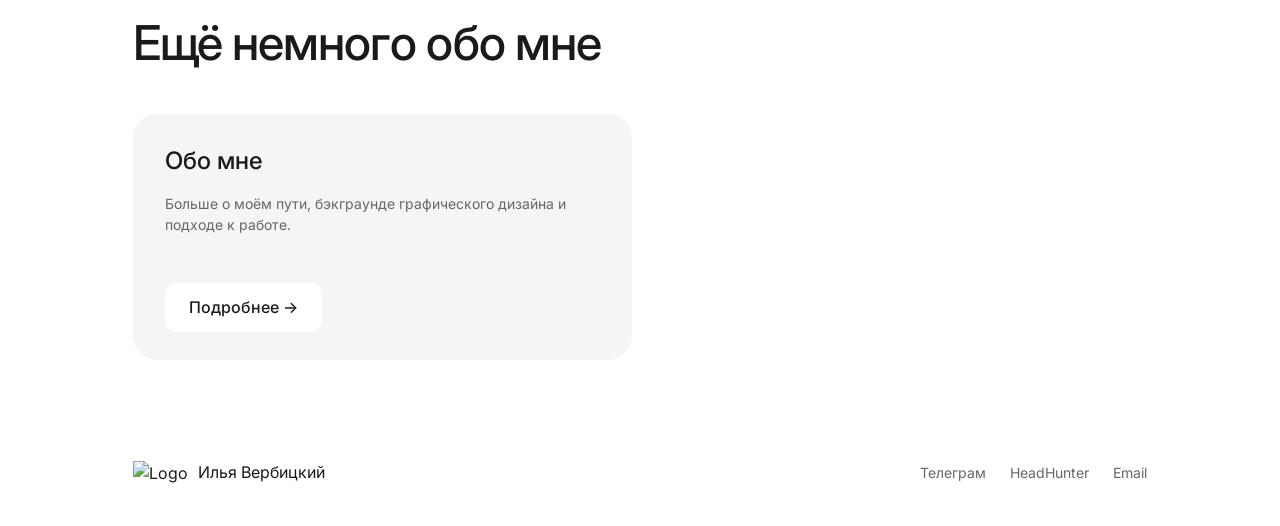
==== commit 7e8c843a: "Fix OG image URL with cache busting parameter" ====
--- a/index.html
+++ b/index.html
@@ -4,16 +4,32 @@
     <meta charset="UTF-8">
     <meta name="viewport" content="width=device-width, initial-scale=1.0">
     <title>Илья Вербицкий</title>
+    <link rel="icon" type="image/x-icon" href="images/fav-icon.ico">
+    <link rel="image_src" href="https://gold-yaroboy.github.io/images/og-image.png?v=2">
+    <meta property="og:title" content="Илья Вербицкий — Product Designer">
+    <meta property="og:description" content="Дизайнер продуктов с инженерным мышлением. Работаю со сложными B2B-системами.">
+    <meta property="og:image" content="https://gold-yaroboy.github.io/images/og-image.png?v=2">
+    <meta property="og:image:width" content="1200">
+    <meta property="og:image:height" content="630">
+    <meta property="og:url" content="https://gold-yaroboy.github.io/">
+    <meta property="og:type" content="website">
+    <meta name="twitter:card" content="summary_large_image">
+    <meta name="twitter:title" content="Илья Вербицкий — Product Designer">
+    <meta name="twitter:description" content="Дизайнер продуктов с инженерным мышлением. Работаю со сложными B2B-системами.">
+    <meta name="twitter:image" content="https://gold-yaroboy.github.io/images/og-image.png?v=2">
     <link rel="stylesheet" href="styles.css">
 </head>
 <body>
     <header class="header">
         <div class="container header__inner">
-            <a href="/" class="logo">Илья Вербицкий</a>
+            <a href="/" class="logo">
+                <img src="images/logo.svg" alt="Logo" class="logo__img">
+                <span>Илья Вербицкий</span>
+            </a>
             <nav class="nav">
                 <a href="#projects" class="nav__link">Портфолио</a>
-                <a href="#about" class="nav__link">Обо мне</a>
-                <a href="#" class="nav__link nav__link--resume">Резюме</a>
+                <a href="/about.html" class="nav__link">Обо мне</a>
+                <a href="images/resume.pdf" target="_blank" class="nav__link nav__link--resume">Резюме</a>
             </nav>
         </div>
     </header>
@@ -22,7 +38,7 @@
         <section class="hero">
             <div class="container">
                 <h1 class="hero__title">Привет! Меня зовут Илья</h1>
-                <p class="hero__subtitle">[Краткое описание: кто вы и чем занимаетесь. 2-3 предложения о вашем опыте и подходе к работе.]</p>
+                <p class="hero__subtitle">Я дизайнер продуктов с инженерным мышлением. Работаю со сложными B2B-системами — превращаю многоэтапные HR-процессы в понятные интерфейсы, а задачи бизнеса — в работающие решения.</p>
                 <a href="https://t.me/gold_yaroboy" class="btn">Напишите мне</a>
             </div>
         </section>
@@ -51,14 +67,9 @@
             <div class="container">
                 <h2 class="section-title about__title">Ещё немного обо мне</h2>
                 <div class="about__cards">
-                    <a href="#" class="about__card">
-                        <h3>[Обо мне]</h3>
-                        <p>[Краткое описание секции «Обо мне»]</p>
-                        <span class="about__card-link">Подробнее →</span>
-                    </a>
-                    <a href="#" class="about__card">
-                        <h3>[Название дополнительного блока]</h3>
-                        <p>[Описание: курсы, публикации, выступления и т.д.]</p>
+                    <a href="about.html" class="about__card">
+                        <h3>Обо мне</h3>
+                        <p>Больше о моём пути, бэкграунде графического дизайна и подходе к работе.</p>
                         <span class="about__card-link">Подробнее →</span>
                     </a>
                 </div>
@@ -68,11 +79,14 @@
 
     <footer class="footer">
         <div class="container footer__inner">
-            <p class="footer__name">Илья Вербицкий</p>
+            <a href="/" class="footer__logo">
+                <img src="images/logo.svg" alt="Logo" class="footer__logo-img">
+                <span>Илья Вербицкий</span>
+            </a>
             <div class="footer__links">
                 <a href="https://t.me/gold_yaroboy">Телеграм</a>
-                <a href="[Ссылка на LinkedIn]">LinkedIn</a>
-                <a href="mailto:[email@example.com]">Email</a>
+                <a href="https://hh.ru/resume/5856a843ff042b6bfa0039ed1f545057764f38?hhtmFrom=resume_list" target="_blank">HeadHunter</a>
+                <a href="mailto:e.ti.che@mail.ru">Email</a>
             </div>
         </div>
     </footer>
--- a/styles.css
+++ b/styles.css
@@ -61,6 +61,30 @@
     font-weight: 600;
     font-size: 16px;
     color: var(--color-text);
+    display: flex;
+    align-items: center;
+    gap: 10px;
+}
+
+.logo__img {
+    height: 20px;
+    width: auto;
+}
+
+.footer__logo-img {
+    height: 16px;
+    width: auto;
+}
+
+.footer__logo {
+    display: flex;
+    align-items: center;
+    gap: 10px;
+}
+
+.footer__logo-img {
+    height: 24px;
+    width: auto;
 }
 
 .nav {
@@ -156,13 +180,14 @@
 }
 
 .project__content {
-    max-width: 640px;
+    max-width: 100%;
 }
 
 .project__description {
     color: var(--color-text-secondary);
     margin-bottom: 20px;
     line-height: 1.7;
+    max-width: 100%;
 }
 
 .project__highlights {
@@ -223,6 +248,19 @@
     margin-bottom: 32px;
     letter-spacing: -0.02em;
     color: var(--color-text);
+}
+
+.about-page h2 {
+    font-size: 48px;
+    font-weight: 500;
+    color: var(--color-text);
+    margin-bottom: 24px;
+    margin-top: 48px;
+    letter-spacing: -0.02em;
+}
+
+.about-page h2:first-child {
+    margin-top: 0;
 }
 
 .about__cards {
@@ -329,6 +367,28 @@
     opacity: 0.7;
 }
 
+.about-hero .project-hero__back {
+    margin-bottom: 40px;
+}
+
+.about-hero .project-hero__title {
+    margin-bottom: 0;
+    font-size: 64px;
+}
+
+.about-page h2 {
+    font-size: 48px;
+    font-weight: 500;
+    color: var(--color-text);
+    margin-bottom: 24px;
+    margin-top: 48px;
+    letter-spacing: -0.02em;
+}
+
+.about-page h2:first-child {
+    margin-top: 0;
+}
+
 .project-hero__title {
     font-size: 56px;
     font-weight: 500;
@@ -416,6 +476,7 @@
     line-height: 1.7;
     color: var(--color-text-secondary);
     margin-bottom: 16px;
+    max-width: 100%;
 }
 
 .project-content ul {
@@ -481,6 +542,142 @@
     border-top: 1px solid var(--color-border);
 }
 
+.about-page {
+    padding: 0 0 60px;
+}
+
+.about-page p {
+    font-size: 18px;
+    line-height: 1.8;
+    color: var(--color-text-secondary);
+    margin-bottom: 20px;
+    max-width: 100%;
+}
+
+.about-hero {
+    padding-bottom: 40px;
+}
+
+.about-hero__subtitle {
+    font-size: 22px;
+    color: var(--color-text-secondary);
+    max-width: 640px;
+    margin-top: 16px;
+    line-height: 1.5;
+}
+
+.about-page__photo {
+    border-radius: 24px;
+    margin-bottom: 48px;
+    width: 100%;
+    overflow: hidden;
+}
+
+.about-page__photo img {
+    width: 100%;
+    height: auto;
+    display: block;
+    border-radius: 24px;
+}
+
+.about-roles {
+    display: grid;
+    grid-template-columns: 1fr 1fr;
+    gap: 24px;
+    margin-top: 32px;
+}
+
+.about-role {
+    padding: 28px 32px;
+    background: #F5F5F7;
+    border-radius: 24px;
+}
+
+.about-role h2 {
+    font-size: 24px;
+    font-weight: 500;
+    margin-bottom: 12px;
+    margin-top: 0;
+}
+
+.about-role p {
+    font-size: 14px;
+    color: var(--color-text-secondary);
+    line-height: 1.5;
+    margin-bottom: 0;
+    max-width: 100%;
+}
+
+.approach-list {
+    margin-top: 24px;
+    display: flex;
+    flex-direction: column;
+    gap: 24px;
+}
+
+.approach-item {
+    padding-left: 24px;
+    position: relative;
+}
+
+.approach-item::before {
+    content: '•';
+    position: absolute;
+    left: 0;
+    color: var(--color-text);
+    font-weight: 700;
+}
+
+.approach-item h2 {
+    font-size: 18px;
+    font-weight: 500;
+    color: var(--color-text);
+    margin: 0 0 12px 0;
+}
+
+.approach-item p {
+    max-width: 100%;
+}
+
+.about-role p {
+    font-size: 14px;
+    color: var(--color-text-secondary);
+    line-height: 1.5;
+    margin-bottom: 0;
+}
+
+.about-page h3 {
+    font-size: 18px;
+    font-weight: 500;
+    color: var(--color-text);
+    margin-bottom: 12px;
+}
+
+.approach-list {
+    margin-top: 24px;
+    display: flex;
+    flex-direction: column;
+    gap: 24px;
+}
+
+.approach-item {
+    padding-left: 24px;
+    position: relative;
+}
+
+.approach-item::before {
+    content: '•';
+    position: absolute;
+    left: 0;
+    color: var(--color-text);
+    font-weight: 700;
+}
+
+.approach-item h3 {
+    margin: 0 0 12px 0;
+    padding-top: 0;
+}
+
 /* Mobile */
 @media (max-width: 768px) {
     .container {
@@ -516,13 +713,20 @@
     }
 
     .project__image {
-        min-height: 240px;
+        min-height: auto;
+        background: transparent;
     }
 
     .project__title {
         font-size: 32px;
     }
 
+    .project-hero__nav {
+        flex-direction: row;
+        flex-wrap: wrap;
+        align-items: center;
+    }
+
     .about__title {
         font-size: 32px;
     }
@@ -533,6 +737,10 @@
 
     .about__card {
         padding: 24px;
+    }
+
+    .about-roles {
+        grid-template-columns: 1fr;
     }
 
     .footer__inner {
